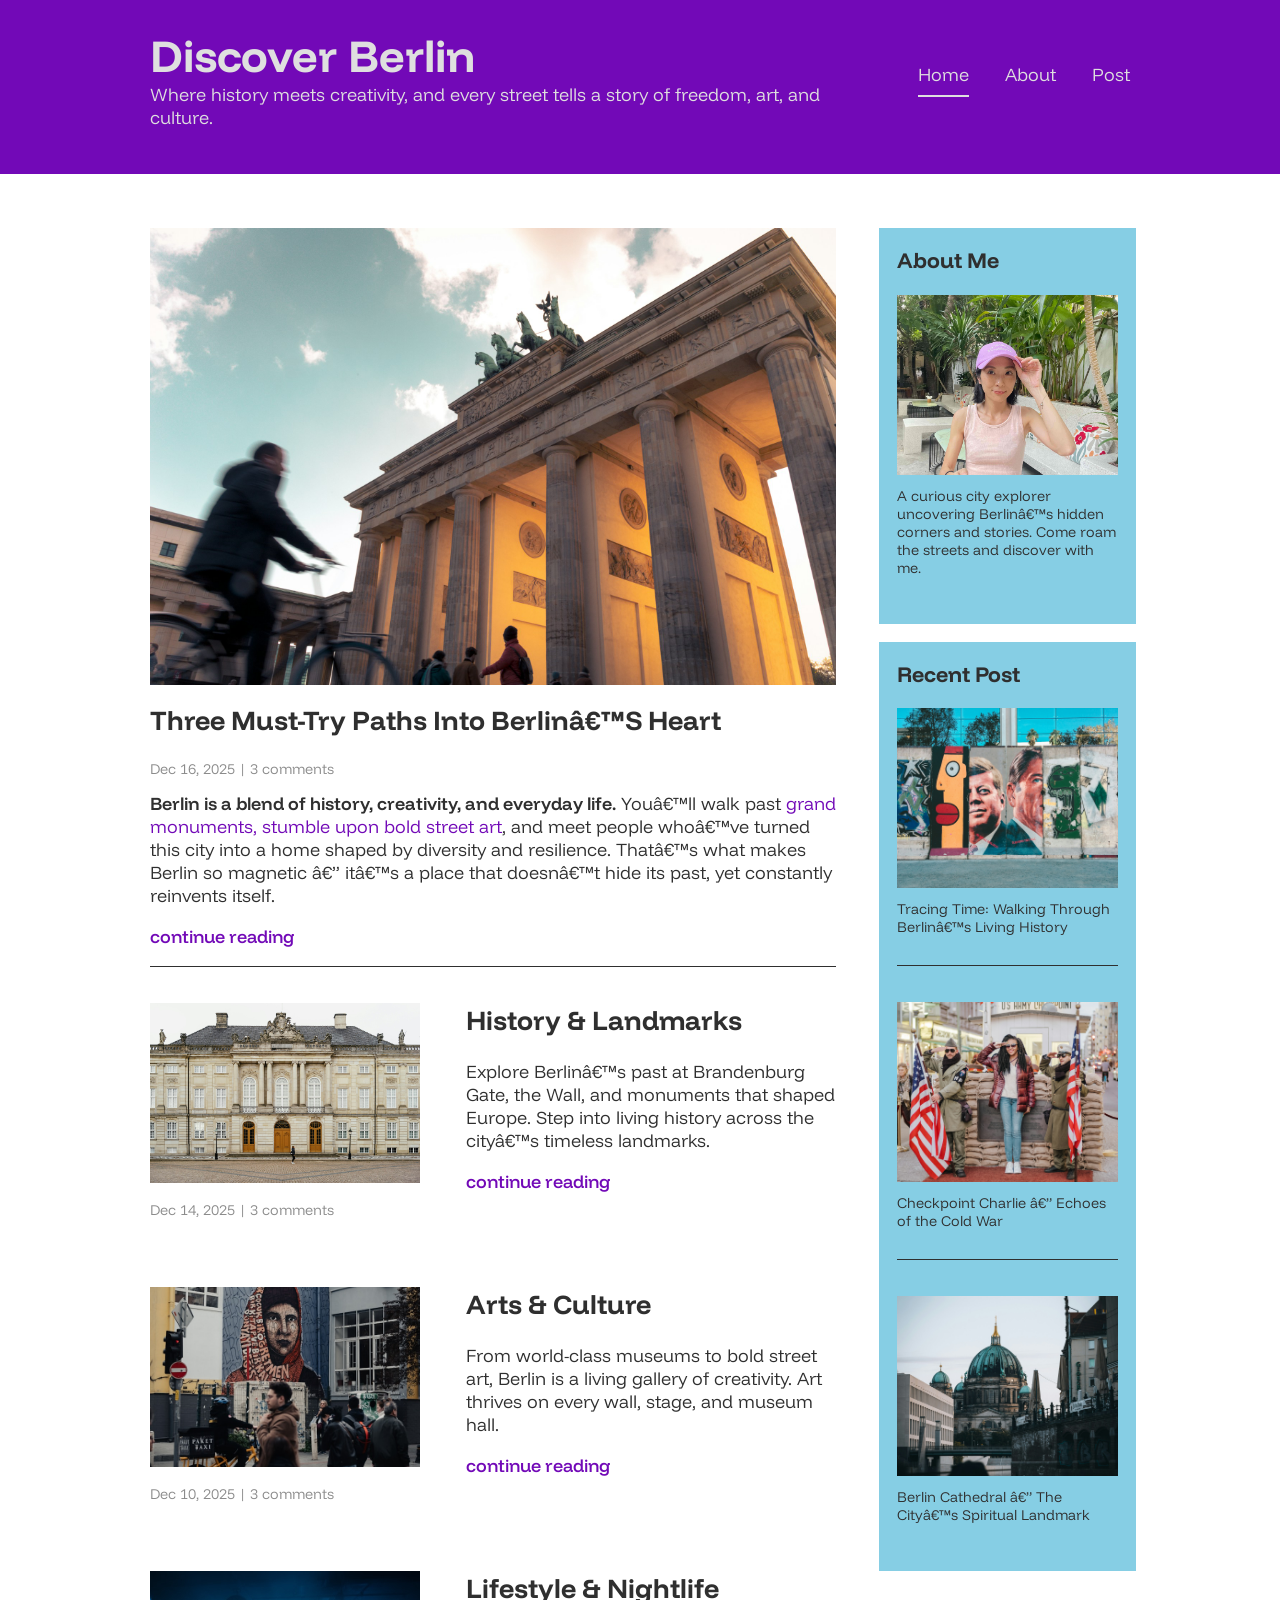
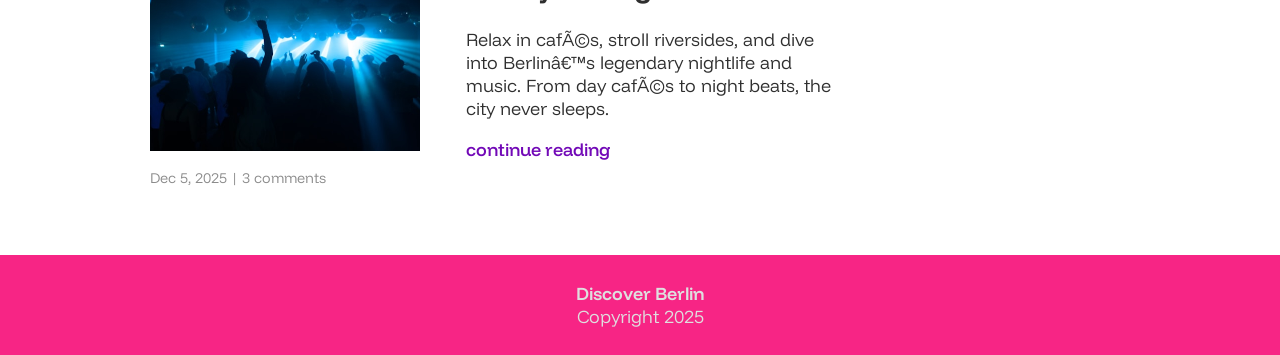
==== index.html @ 8cab799f "initial commit" ====
<!DOCTYPE html>
<html>
<head>
<meta name="viewport" content="width=device-width, initial-scale=1.0" />
<meta charset=""utf-8" />
<link rel="stylesheet" href="style.css">
<link rel="preconnect" href="https://fonts.googleapis.com">
<link rel="preconnect" href="https://fonts.gstatic.com" crossorigin>
<link href="https://fonts.googleapis.com/css2?family=Funnel+Display:wght@300..800&display=swap" rel="stylesheet">
</head>

<body>
    <header>
        <div class="box box1">
            <div class="title">
                <h1>Discover Berlin</h1>
                <p class="subtitle">Where history meets creativity, and every street tells a story of freedom, art, and culture.</p>
            </div>
            
            <nav>
                <ul>
                <li><a href="index.html" class="current">Home</a></li>
                <li><a href="about.html">About</a></li>
                <li><a href="recent-post.html">Post</a></li>
                </ul>
            </nav>
        </div>
    </header>
    
    <div class="box box2">
        <main>
            <section class="section1">
                <img src="berlin1.jpg">
                <h2>Three Must-Try Paths Into Berlin’s Heart</h2>
                <p class="date">Dec 16, 2025 | 3 comments</p>
                <p><span>Berlin is a blend of history, creativity, and everyday life.</span>
                You’ll walk past <a href="sub-his.html">grand monuments, stumble upon bold street art</a>, and meet people who’ve turned this city into a home 
                shaped by diversity and resilience. That’s what makes Berlin so magnetic — it’s a place that doesn’t hide its past, 
                yet constantly reinvents itself.</p>
                <p><a href="main-content.html" class="more">continue reading</a></p>
            </section>

            <section class="section2">
                <article>
                    <div class="pic">
                        <img src="image3.jpg">
                        <p class="date">Dec 14, 2025 | 3 comments</p>
                    </div>

                    <div class="content">
                        <h2>History & Landmarks</h2>
                        <p>Explore Berlin’s past at Brandenburg Gate, the Wall, and monuments that shaped Europe. Step into living history across the city’s timeless landmarks.</p>
                        <p><a href="sub-his.html" class="more">continue reading</a></p>
                    </div>
                </article>

                <article>
                    <div class="pic">
                        <img src="art.jpg">
                        <p class="date">Dec 10, 2025 | 3 comments</p>
                    </div>

                    <div class="content">
                        <h2>Arts & Culture</h2>
                        <p>From world-class museums to bold street art, Berlin is a living gallery of creativity. Art thrives on every wall, stage, and museum hall.</p>
                        <p><a href="sub-art.html" class="more">continue reading</a></p>
                    </div>
                </article>

                <article>
                    <div class="pic">
                        <img src="club.jpg">
                        <p class="date">Dec 5, 2025 | 3 comments</p>
                    </div>

                     <div class="content">
                        <h2>Lifestyle & Nightlife</h2>
                        <p>Relax in cafés, stroll riversides, and dive into Berlin’s legendary nightlife and music. From day cafés to night beats, the city never sleeps.</p>
                        <p><a href="sub-life.html" class="more">continue reading</a></p>
                    </div>
                </article>
            </section>
        </main>

        <aside>
            <div class="sidebar1">
                <h3>about me</h3>
                <img src="me.jpg">
                <p>A curious city explorer uncovering Berlin’s hidden corners and stories. Come roam the streets and discover with me.</p>
            </div>

            <div class="sidebar2">
                <h3>recent post</h3>
                <div class="recentpost">  
                    <img src="image1.jpg">
                    <p>Tracing Time: Walking Through Berlin’s Living History</p>
                </div>
                
                <div class="recentpost">
                    <img src="image2.jpg">
                    <p>Checkpoint Charlie — Echoes of the Cold War</p>
                </div>

                <div class="recentpost">
                    <img src="image4.jpg">
                    <p>Berlin Cathedral — The City’s Spiritual Landmark</p>
                </div>                
            </div>    
        </aside>
    </div>

    <footer>
        <div class="box box3">
            <p><span>Discover Berlin</span></p>
            <p>Copyright 2025</p>
        </div>
    </footer>
</body>
---- style.css ----
html, body {
    margin: 0;
    box-sizing: border-box;
    color: rgb(223, 223, 223);
    font-family: "Funnel Display", sans-serif;
    font-size: 18px;
    font-weight: 300;
}

/*---------------------------------header--------------------------------------*/

header {
    padding: 1.5em 0;
    background: #7209b7;
    margin-bottom: 3em;
    text-align: center;
}

.box {
    width: 90%;
    max-width: 980px;       /*-------------------------------------*/
    margin: 0 auto;
}


nav ul {
    margin: 0;
    padding: 0;
    list-style: none;
}



.subtitle {
    color: rgb(223, 223, 223);
    font-size: 1rem;
}

nav li {
    margin: 2em auto;
}

a {
    color: rgb(223, 223, 223);
    text-decoration: none;
    padding: 0.5em 0;

}

a:hover, a:focus {
    color: rgb(164, 164, 164);
}

.current {
    border-bottom: 2px solid rgb(223, 223, 223);
}

.current:hover {
    color: rgb(223, 223, 223);
}

/*---------------------------------main--------------------------------------*/

/*---------------------------------layout----*/
.box2 {

    margin-top: 0;
}


/*---------------------------------section1----*/

.section1 {
    margin-bottom: 2em;
    border-bottom: 1px solid rgb(47, 47, 47);
}
.section1 img {
    max-width: 100%;
    display: block;
    margin-bottom: 1em;
}

.date {
    margin-top: 0;
    margin-bottom: 1em;
}


/*---------------------------------section2-----*/

article {
    width: 100%;
    margin-bottom: 3em;

}

article .content {
    width:100%;

}

.section2 img {
    width: 100%;
    height: 10em;
    object-fit:cover;
    margin-bottom: 0.7em;
}


/*---------------------------------aside-----*/
aside {
    display: flex;
    flex-direction: column;
    align-items: center;
    margin-bottom: 3em;

}

aside img {
    width: 100%;
    height: 10em;
    object-fit: cover;
    margin: 0 auto;
}

.sidebar1, .sidebar2 {
    width: 90%;
    padding: 1em;
    background: #86cee4;;
    margin-bottom: 1em;

}

/*---------------------------------footer-----*/

footer {
    text-align: center;
    background: #f72585;  
    padding: 1.5em;
}

.box3 {
    padding: 3em auto;
}

footer p {
    margin: 0;
    color: rgb(223, 223, 223);
}

/*---------------------------------style-----*/

h1 {
    font-size: 2.5rem;
    margin: 0;
    font-weight: 700;
}

h2, h3{
    color: rgb(47, 47, 47);
    font-weight: 700;
    margin-top: 0;
    text-transform:capitalize;
}

h2 {
    font-size: 1.5rem;
}

h3 {
    font-size: 1.2rem;
    margin-bottom: 1em;
}

p {
    font-size: 1rem;
    margin-top: 0;
    margin-bottom: 1em;
    color:rgb(47, 47, 47);
}

.date {
    color: rgb(139, 139, 139);
    font-size: 0.8em;
}

span {
    font-weight: 600;
}

section a {
    color:#7209b7;
}

.more {
    font-weight: 500;
}

aside p {
    font-size: 0.8rem;
    padding-top: 0.5em;

    margin-bottom: 2em;
}

.recentpost {
    border-bottom: 1px solid rgb(47, 47, 47);
    margin-bottom: 2em;
}

.recentpost:last-child {
    margin: 0;
    border: 0;
}



/*---------------------------------Mobile version--------------------------------------*/


/*---------------------------------header----*/


@media all and (min-width:769px) {
   
    header {
        text-align: left;
    }

    nav ul {
        display: flex;
        padding: 0;
    }

    nav li {
        margin-left: 2em;
    }

/*---------------------------------section2----*/

.box {
    display: flex;
    justify-content: space-between;

}

article {
    display: flex;
    justify-content: space-between;
    gap:2em;
}

.section2 img {
    width: 15em;
    height: 10em;
    object-fit:cover;
}

article .content {
    width:100%;
    max-width: 370px;
}


/*---------------------------------aside----*/

main {
    width: 70%;
}

aside {
    width: 25%;

}

/*---------------------------------footer----*/

.box3 {
    display: flex;
    flex-direction: column;
    align-items: center;
    gap:0em;
}



/*---------------------------------change order----

.pic {
    order: 2;
}
.content {
    order: 1;
}
*/

}
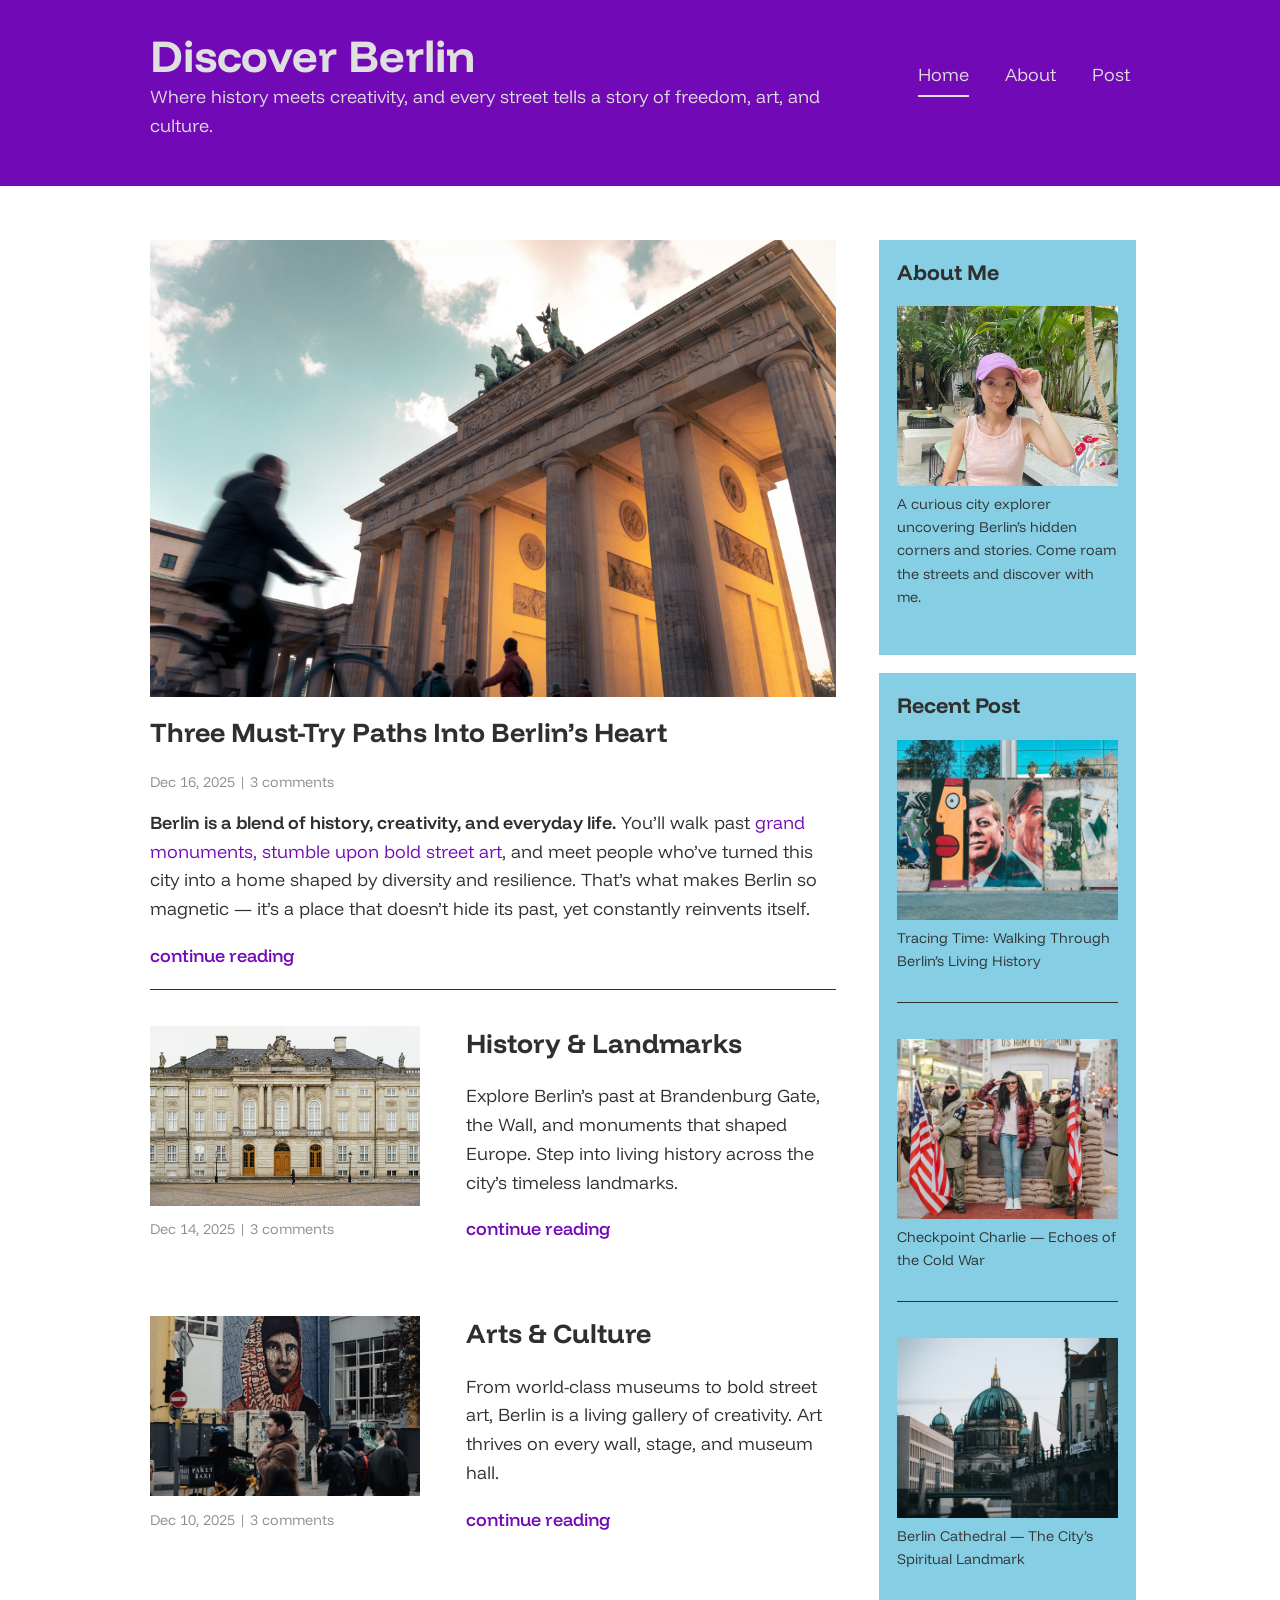
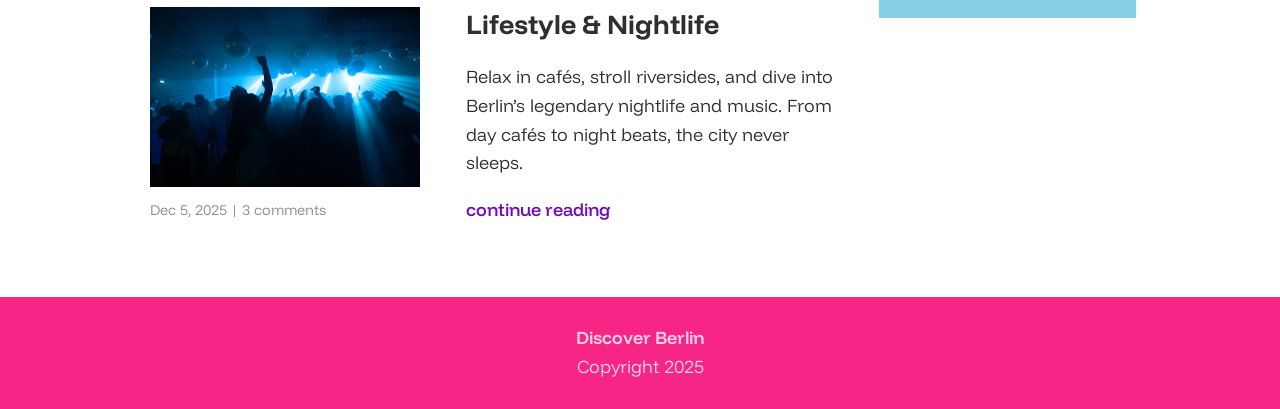
==== commit 2b0932f9: "RWD Refinement" ====
--- a/index.html
+++ b/index.html
@@ -2,7 +2,7 @@
 <html>
 <head>
 <meta name="viewport" content="width=device-width, initial-scale=1.0" />
-<meta charset=""utf-8" />
+<meta charset="utf-8" />
 <link rel="stylesheet" href="style.css">
 <link rel="preconnect" href="https://fonts.googleapis.com">
 <link rel="preconnect" href="https://fonts.gstatic.com" crossorigin>
--- a/style.css
+++ b/style.css
@@ -8,6 +8,11 @@
 }
 
 /*---------------------------------header--------------------------------------*/
+img {
+    max-width: 100%;
+    height: auto;
+    display: block;
+}
 
 header {
     padding: 1.5em 0;
@@ -34,6 +39,7 @@
 .subtitle {
     color: rgb(223, 223, 223);
     font-size: 1rem;
+
 }
 
 nav li {
@@ -75,8 +81,6 @@
     border-bottom: 1px solid rgb(47, 47, 47);
 }
 .section1 img {
-    max-width: 100%;
-    display: block;
     margin-bottom: 1em;
 }
 
@@ -145,7 +149,7 @@
 
 footer p {
     margin: 0;
-    color: rgb(223, 223, 223);
+    color: rgba(255,255,255,0.8);
 }
 
 /*---------------------------------style-----*/
@@ -177,6 +181,7 @@
     margin-top: 0;
     margin-bottom: 1em;
     color:rgb(47, 47, 47);
+    line-height:1.6;
 }
 
 .date {
@@ -194,12 +199,13 @@
 
 .more {
     font-weight: 500;
+    text-transform: lowercase;
+
 }
 
 aside p {
     font-size: 0.8rem;
     padding-top: 0.5em;
-
     margin-bottom: 2em;
 }
 
@@ -215,7 +221,7 @@
 
 
 
-/*---------------------------------Mobile version--------------------------------------*/
+/*---------------------------------Website version--------------------------------------*/
 
 
 /*---------------------------------header----*/
